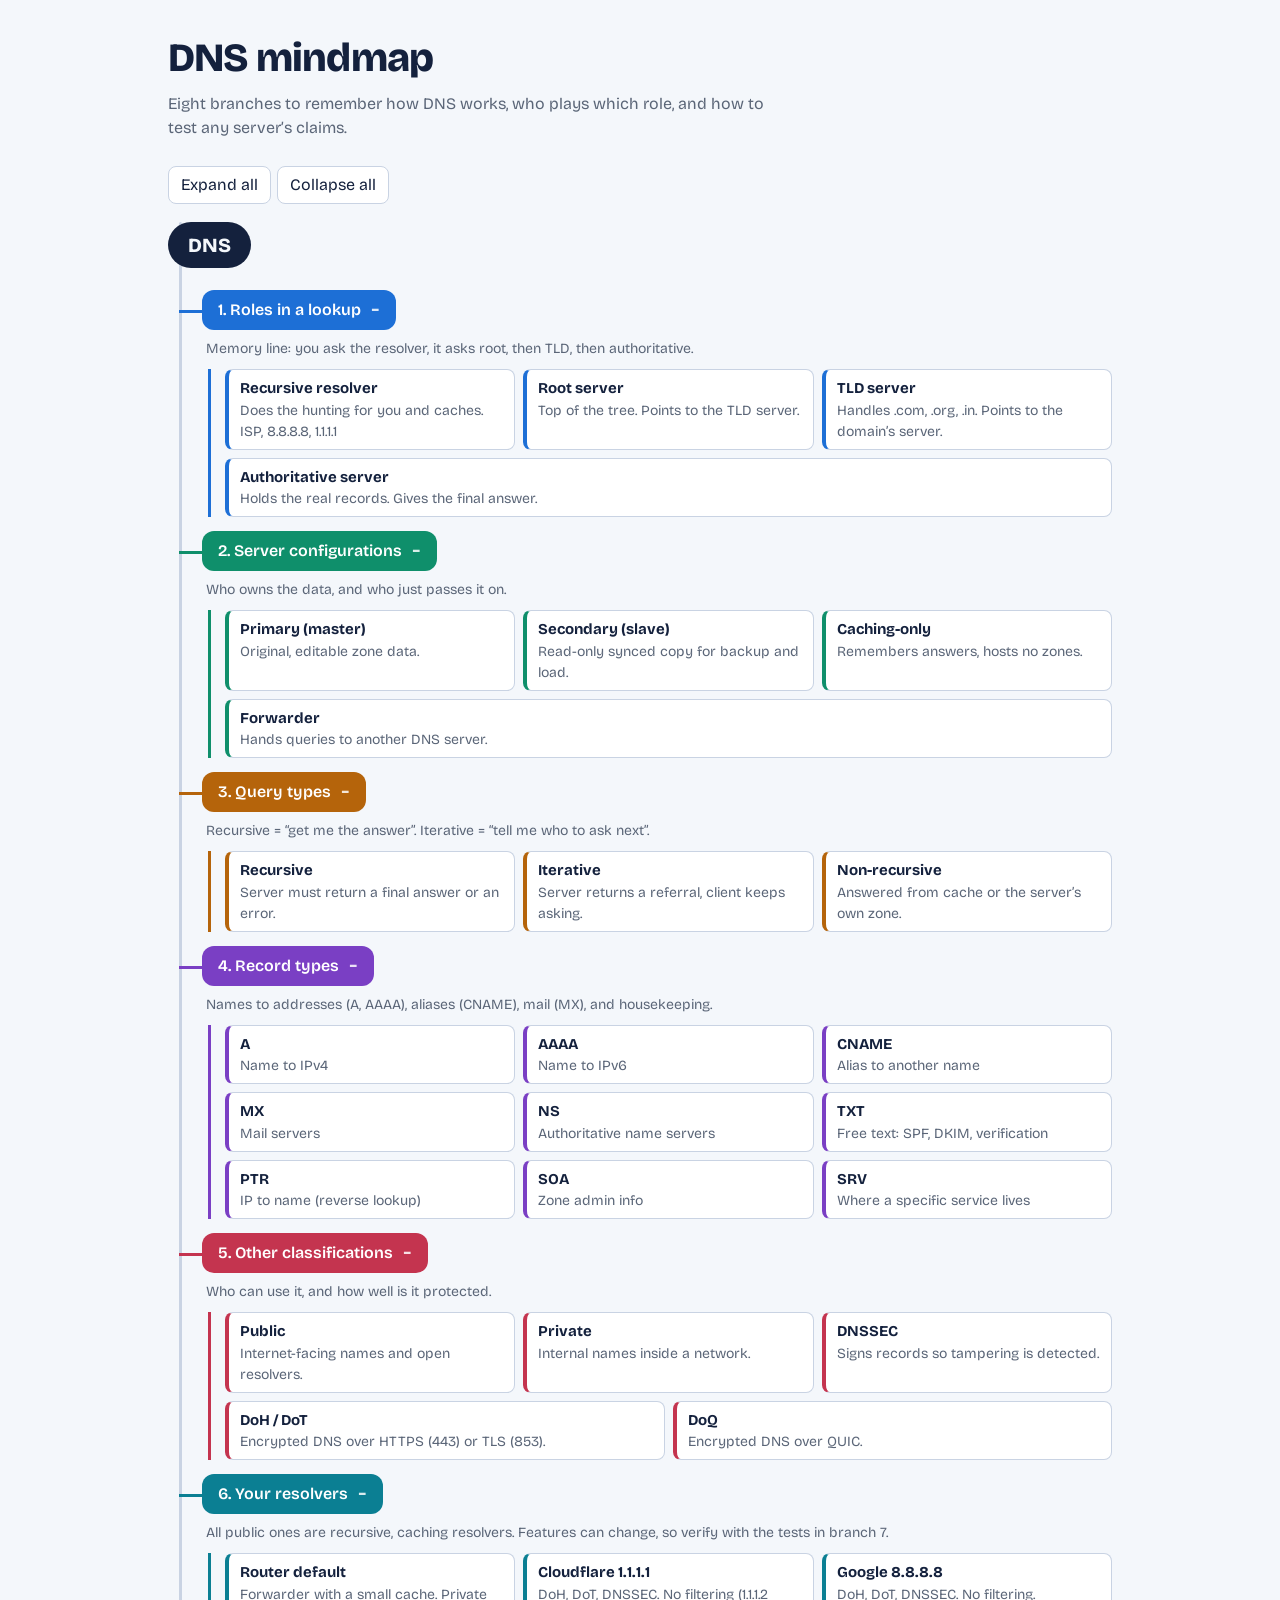
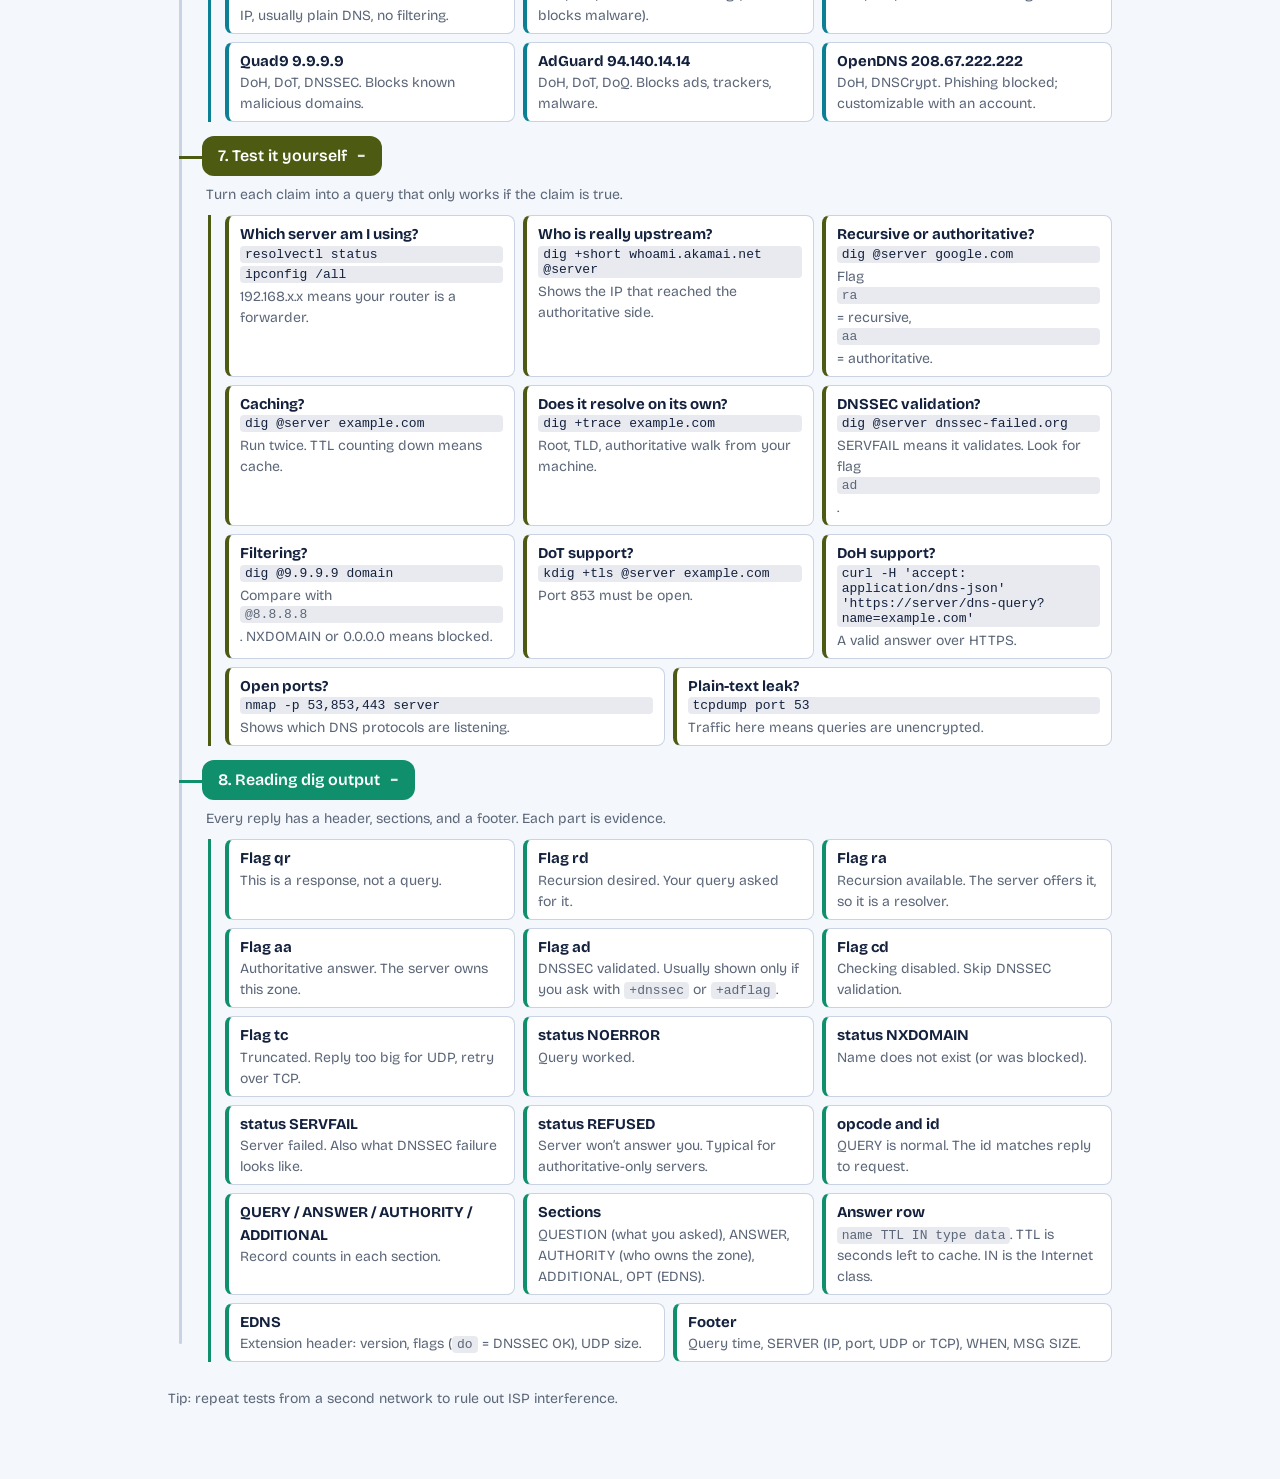
==== dns-mindmap.html @ 1bc9a356 "Add library: standalone HTML reference pages Co-Authored-By: Claude Sonnet 5.5 <noreply@anthropic.co" ====
<!DOCTYPE html>
<html lang="en">
<head>
<meta charset="utf-8">
<meta name="viewport" content="width=device-width, initial-scale=1, viewport-fit=cover">
<title>DNS mindmap</title>
<link href="https://fonts.googleapis.com/css2?family=Bricolage+Grotesque:wght@400;600;800&display=swap" rel="stylesheet">
<style>
:root{--bg:#f4f7fb;--ink:#14213d;--mute:#5b6678;--card:#ffffff;--line:#c9d3e3;
--c1:#1d6fd6;--c2:#0f8f6b;--c3:#b5640b;--c4:#7a3fc4;--c5:#c4344f;--c6:#0b7f93;--c7:#4d5b12;
box-sizing:border-box;padding-top:env(safe-area-inset-top,0px);padding-bottom:env(safe-area-inset-bottom,0px)}
@media (prefers-color-scheme:dark){:root:not([data-theme="light"]){--bg:#0e1626;--ink:#e6ecf7;--mute:#96a3b9;--card:#16213a;--line:#2f3d5c;
--c1:#6aa8ff;--c2:#4fd1a5;--c3:#f0a24a;--c4:#b98cf5;--c5:#ff7d93;--c6:#4cc9de;--c7:#c3d46a}}
:root[data-theme="dark"]{--bg:#0e1626;--ink:#e6ecf7;--mute:#96a3b9;--card:#16213a;--line:#2f3d5c;
--c1:#6aa8ff;--c2:#4fd1a5;--c3:#f0a24a;--c4:#b98cf5;--c5:#ff7d93;--c6:#4cc9de;--c7:#c3d46a}
html{scroll-padding-top:env(safe-area-inset-top,0px)}
*{box-sizing:border-box}
body{margin:0;background:var(--bg);color:var(--ink);font:16px/1.5 "Bricolage Grotesque",system-ui,-apple-system,"Segoe UI",sans-serif}
main{max-width:980px;margin:0 auto;padding:28px 18px 56px}
h1{font-size:clamp(28px,5vw,40px);margin:0 0 4px;font-weight:800;letter-spacing:-.02em}
.sub{color:var(--mute);margin:0 0 26px;max-width:60ch}
.tree{position:relative;padding-left:34px}
.tree::before{content:"";position:absolute;left:11px;top:0;bottom:18px;width:3px;background:var(--line);border-radius:2px}
.root{display:inline-block;background:var(--ink);color:var(--bg);font-weight:800;font-size:20px;padding:8px 20px;border-radius:999px;margin:0 0 22px -34px;position:relative}
details{position:relative;margin:0 0 14px}
details::before{content:"";position:absolute;left:-23px;top:20px;width:23px;height:3px;background:var(--b)}
summary{list-style:none;cursor:pointer;display:inline-flex;align-items:center;gap:10px;background:var(--b);color:#fff;
font-weight:600;padding:8px 16px;border-radius:12px;position:relative}
summary::-webkit-details-marker{display:none}
summary:focus-visible{outline:3px solid var(--ink);outline-offset:3px}
summary::after{content:"−";font-weight:800;opacity:.85}
details:not([open]) summary::after{content:"+"}
:root[data-theme="dark"] summary,:root:not([data-theme="light"]) summary{color:#0e1626}
@media (prefers-color-scheme:light){:root:not([data-theme="dark"]) summary{color:#fff}}
.tip{display:block;color:var(--mute);font-size:14px;margin:8px 0 0 4px}
.leaves{display:flex;flex-wrap:wrap;gap:8px;margin:10px 0 0 6px;padding-left:14px;border-left:3px solid var(--b)}
.leaf{background:var(--card);border:1px solid var(--line);border-left:4px solid var(--b);border-radius:8px;padding:7px 11px;font-size:14px;flex:1 1 230px;max-width:100%}
.leaf b{display:block;font-size:15px}
.leaf span{color:var(--mute)}
code{font:13px ui-monospace,SFMono-Regular,Menlo,Consolas,monospace;background:rgba(127,140,165,.18);padding:1px 5px;border-radius:4px;word-break:break-word}
.leaf.cmd code{display:block;margin-bottom:3px}
.foot{margin-top:26px;color:var(--mute);font-size:14px}
button{font:inherit;background:var(--card);color:var(--ink);border:1px solid var(--line);border-radius:8px;padding:6px 12px;cursor:pointer;margin:0 6px 18px 0}
button:focus-visible{outline:3px solid var(--ink);outline-offset:2px}
</style>
</head>
<body>
<main>
<h1>DNS mindmap</h1>
<p class="sub">Eight branches to remember how DNS works, who plays which role, and how to test any server’s claims.</p>
<button id="open">Expand all</button><button id="close">Collapse all</button>

<div class="tree">
<div class="root">DNS</div>

<details open style="--b:var(--c1)">
<summary>1. Roles in a lookup</summary>
<span class="tip">Memory line: you ask the resolver, it asks root, then TLD, then authoritative.</span>
<div class="leaves">
<div class="leaf"><b>Recursive resolver</b><span>Does the hunting for you and caches. ISP, 8.8.8.8, 1.1.1.1</span></div>
<div class="leaf"><b>Root server</b><span>Top of the tree. Points to the TLD server.</span></div>
<div class="leaf"><b>TLD server</b><span>Handles .com, .org, .in. Points to the domain’s server.</span></div>
<div class="leaf"><b>Authoritative server</b><span>Holds the real records. Gives the final answer.</span></div>
</div>
</details>

<details open style="--b:var(--c2)">
<summary>2. Server configurations</summary>
<span class="tip">Who owns the data, and who just passes it on.</span>
<div class="leaves">
<div class="leaf"><b>Primary (master)</b><span>Original, editable zone data.</span></div>
<div class="leaf"><b>Secondary (slave)</b><span>Read-only synced copy for backup and load.</span></div>
<div class="leaf"><b>Caching-only</b><span>Remembers answers, hosts no zones.</span></div>
<div class="leaf"><b>Forwarder</b><span>Hands queries to another DNS server.</span></div>
</div>
</details>

<details open style="--b:var(--c3)">
<summary>3. Query types</summary>
<span class="tip">Recursive = “get me the answer”. Iterative = “tell me who to ask next”.</span>
<div class="leaves">
<div class="leaf"><b>Recursive</b><span>Server must return a final answer or an error.</span></div>
<div class="leaf"><b>Iterative</b><span>Server returns a referral, client keeps asking.</span></div>
<div class="leaf"><b>Non-recursive</b><span>Answered from cache or the server’s own zone.</span></div>
</div>
</details>

<details open style="--b:var(--c4)">
<summary>4. Record types</summary>
<span class="tip">Names to addresses (A, AAAA), aliases (CNAME), mail (MX), and housekeeping.</span>
<div class="leaves">
<div class="leaf"><b>A</b><span>Name to IPv4</span></div>
<div class="leaf"><b>AAAA</b><span>Name to IPv6</span></div>
<div class="leaf"><b>CNAME</b><span>Alias to another name</span></div>
<div class="leaf"><b>MX</b><span>Mail servers</span></div>
<div class="leaf"><b>NS</b><span>Authoritative name servers</span></div>
<div class="leaf"><b>TXT</b><span>Free text: SPF, DKIM, verification</span></div>
<div class="leaf"><b>PTR</b><span>IP to name (reverse lookup)</span></div>
<div class="leaf"><b>SOA</b><span>Zone admin info</span></div>
<div class="leaf"><b>SRV</b><span>Where a specific service lives</span></div>
</div>
</details>

<details open style="--b:var(--c5)">
<summary>5. Other classifications</summary>
<span class="tip">Who can use it, and how well is it protected.</span>
<div class="leaves">
<div class="leaf"><b>Public</b><span>Internet-facing names and open resolvers.</span></div>
<div class="leaf"><b>Private</b><span>Internal names inside a network.</span></div>
<div class="leaf"><b>DNSSEC</b><span>Signs records so tampering is detected.</span></div>
<div class="leaf"><b>DoH / DoT</b><span>Encrypted DNS over HTTPS (443) or TLS (853).</span></div>
<div class="leaf"><b>DoQ</b><span>Encrypted DNS over QUIC.</span></div>
</div>
</details>

<details open style="--b:var(--c6)">
<summary>6. Your resolvers</summary>
<span class="tip">All public ones are recursive, caching resolvers. Features can change, so verify with the tests in branch 7.</span>
<div class="leaves">
<div class="leaf"><b>Router default</b><span>Forwarder with a small cache. Private IP, usually plain DNS, no filtering.</span></div>
<div class="leaf"><b>Cloudflare 1.1.1.1</b><span>DoH, DoT, DNSSEC. No filtering (1.1.1.2 blocks malware).</span></div>
<div class="leaf"><b>Google 8.8.8.8</b><span>DoH, DoT, DNSSEC. No filtering.</span></div>
<div class="leaf"><b>Quad9 9.9.9.9</b><span>DoH, DoT, DNSSEC. Blocks known malicious domains.</span></div>
<div class="leaf"><b>AdGuard 94.140.14.14</b><span>DoH, DoT, DoQ. Blocks ads, trackers, malware.</span></div>
<div class="leaf"><b>OpenDNS 208.67.222.222</b><span>DoH, DNSCrypt. Phishing blocked; customizable with an account.</span></div>
</div>
</details>

<details open style="--b:var(--c7)">
<summary>7. Test it yourself</summary>
<span class="tip">Turn each claim into a query that only works if the claim is true.</span>
<div class="leaves">
<div class="leaf cmd"><b>Which server am I using?</b><code>resolvectl status</code><code>ipconfig /all</code><span>192.168.x.x means your router is a forwarder.</span></div>
<div class="leaf cmd"><b>Who is really upstream?</b><code>dig +short whoami.akamai.net @server</code><span>Shows the IP that reached the authoritative side.</span></div>
<div class="leaf cmd"><b>Recursive or authoritative?</b><code>dig @server google.com</code><span>Flag <code>ra</code> = recursive, <code>aa</code> = authoritative.</span></div>
<div class="leaf cmd"><b>Caching?</b><code>dig @server example.com</code><span>Run twice. TTL counting down means cache.</span></div>
<div class="leaf cmd"><b>Does it resolve on its own?</b><code>dig +trace example.com</code><span>Root, TLD, authoritative walk from your machine.</span></div>
<div class="leaf cmd"><b>DNSSEC validation?</b><code>dig @server dnssec-failed.org</code><span>SERVFAIL means it validates. Look for flag <code>ad</code>.</span></div>
<div class="leaf cmd"><b>Filtering?</b><code>dig @9.9.9.9 domain</code><span>Compare with <code>@8.8.8.8</code>. NXDOMAIN or 0.0.0.0 means blocked.</span></div>
<div class="leaf cmd"><b>DoT support?</b><code>kdig +tls @server example.com</code><span>Port 853 must be open.</span></div>
<div class="leaf cmd"><b>DoH support?</b><code>curl -H 'accept: application/dns-json' 'https://server/dns-query?name=example.com'</code><span>A valid answer over HTTPS.</span></div>
<div class="leaf cmd"><b>Open ports?</b><code>nmap -p 53,853,443 server</code><span>Shows which DNS protocols are listening.</span></div>
<div class="leaf cmd"><b>Plain-text leak?</b><code>tcpdump port 53</code><span>Traffic here means queries are unencrypted.</span></div>
</div>
</details>

<details open style="--b:var(--c2)">
<summary>8. Reading dig output</summary>
<span class="tip">Every reply has a header, sections, and a footer. Each part is evidence.</span>
<div class="leaves">
<div class="leaf"><b>Flag qr</b><span>This is a response, not a query.</span></div>
<div class="leaf"><b>Flag rd</b><span>Recursion desired. Your query asked for it.</span></div>
<div class="leaf"><b>Flag ra</b><span>Recursion available. The server offers it, so it is a resolver.</span></div>
<div class="leaf"><b>Flag aa</b><span>Authoritative answer. The server owns this zone.</span></div>
<div class="leaf"><b>Flag ad</b><span>DNSSEC validated. Usually shown only if you ask with <code>+dnssec</code> or <code>+adflag</code>.</span></div>
<div class="leaf"><b>Flag cd</b><span>Checking disabled. Skip DNSSEC validation.</span></div>
<div class="leaf"><b>Flag tc</b><span>Truncated. Reply too big for UDP, retry over TCP.</span></div>
<div class="leaf"><b>status NOERROR</b><span>Query worked.</span></div>
<div class="leaf"><b>status NXDOMAIN</b><span>Name does not exist (or was blocked).</span></div>
<div class="leaf"><b>status SERVFAIL</b><span>Server failed. Also what DNSSEC failure looks like.</span></div>
<div class="leaf"><b>status REFUSED</b><span>Server won’t answer you. Typical for authoritative-only servers.</span></div>
<div class="leaf"><b>opcode and id</b><span>QUERY is normal. The id matches reply to request.</span></div>
<div class="leaf"><b>QUERY / ANSWER / AUTHORITY / ADDITIONAL</b><span>Record counts in each section.</span></div>
<div class="leaf"><b>Sections</b><span>QUESTION (what you asked), ANSWER, AUTHORITY (who owns the zone), ADDITIONAL, OPT (EDNS).</span></div>
<div class="leaf"><b>Answer row</b><span><code>name  TTL  IN  type  data</code>. TTL is seconds left to cache. IN is the Internet class.</span></div>
<div class="leaf"><b>EDNS</b><span>Extension header: version, flags (<code>do</code> = DNSSEC OK), UDP size.</span></div>
<div class="leaf"><b>Footer</b><span>Query time, SERVER (IP, port, UDP or TCP), WHEN, MSG SIZE.</span></div>
</div>
</details>
</div>

<p class="foot">Tip: repeat tests from a second network to rule out ISP interference.</p>
</main>
<script>
var d=document.querySelectorAll("details");
document.getElementById("open").onclick=function(){d.forEach(function(x){x.open=true})};
document.getElementById("close").onclick=function(){d.forEach(function(x){x.open=false})};
</script>
</body>
</html>
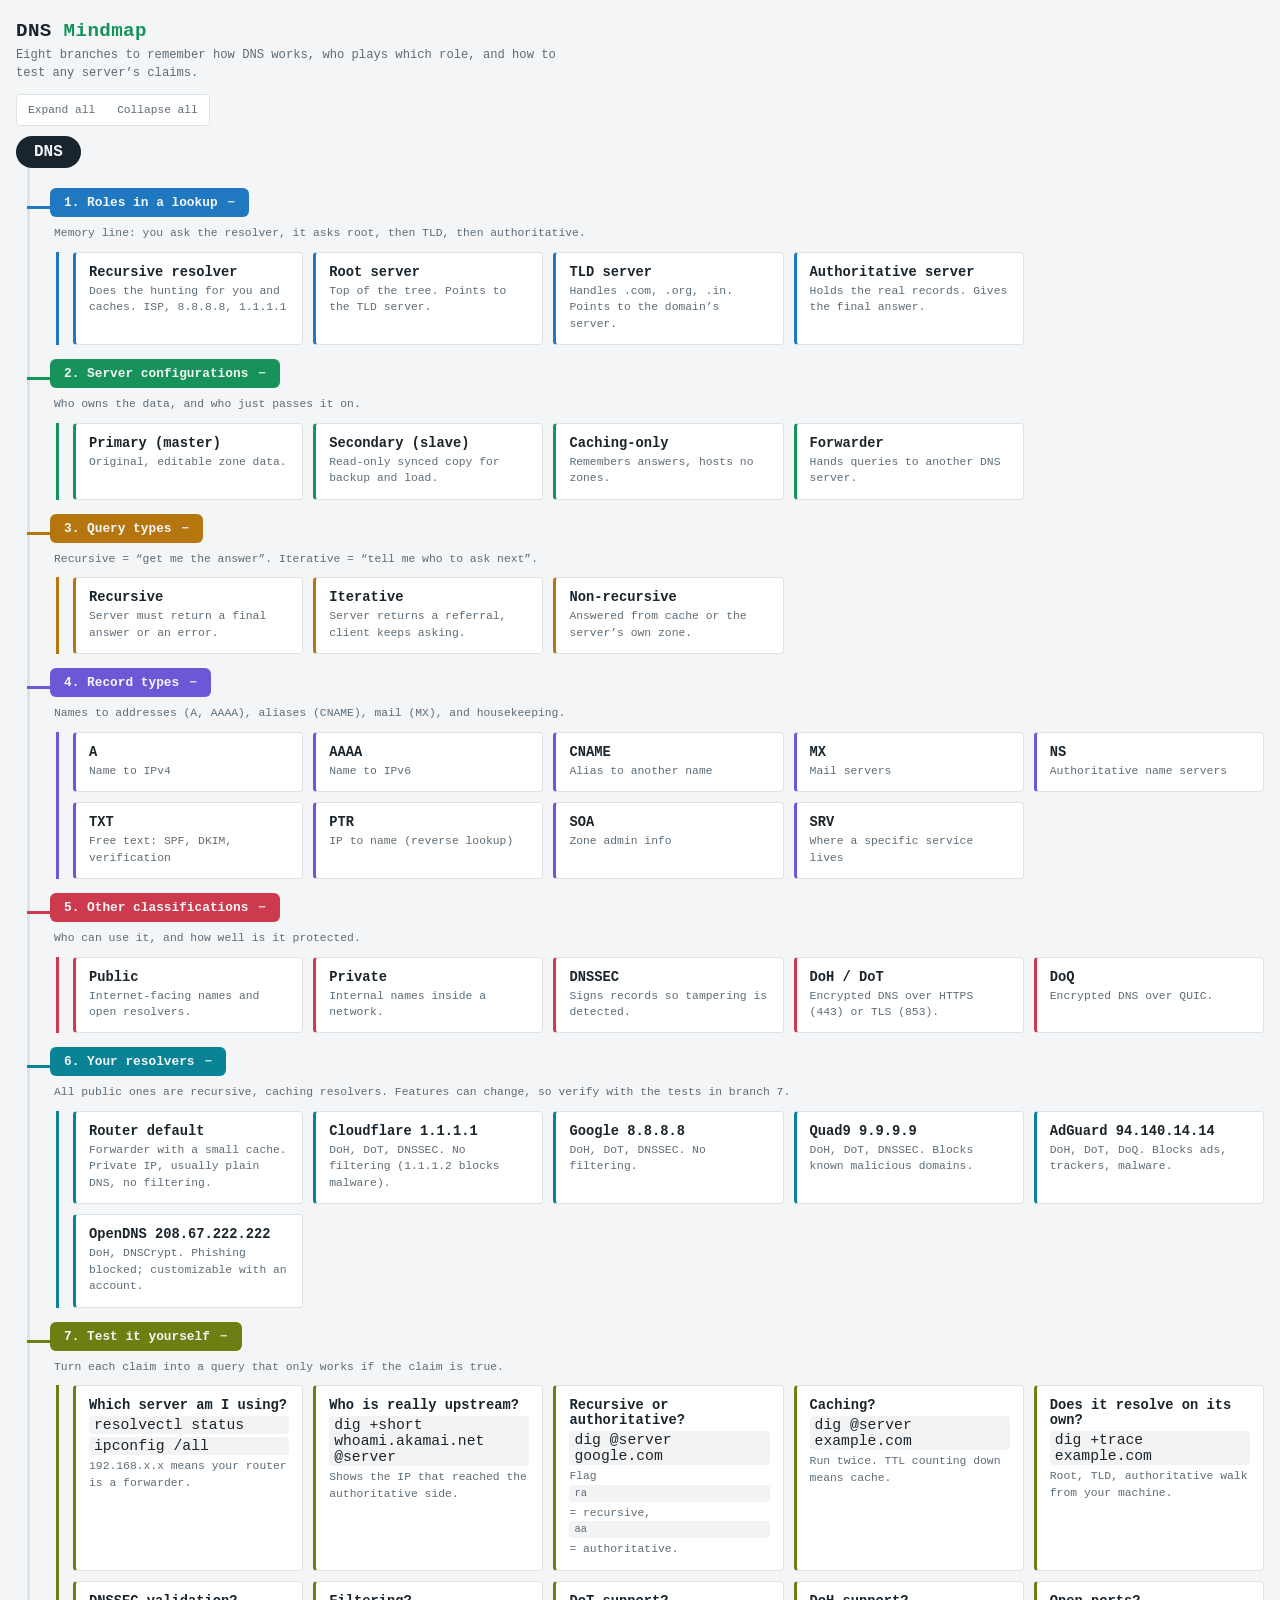
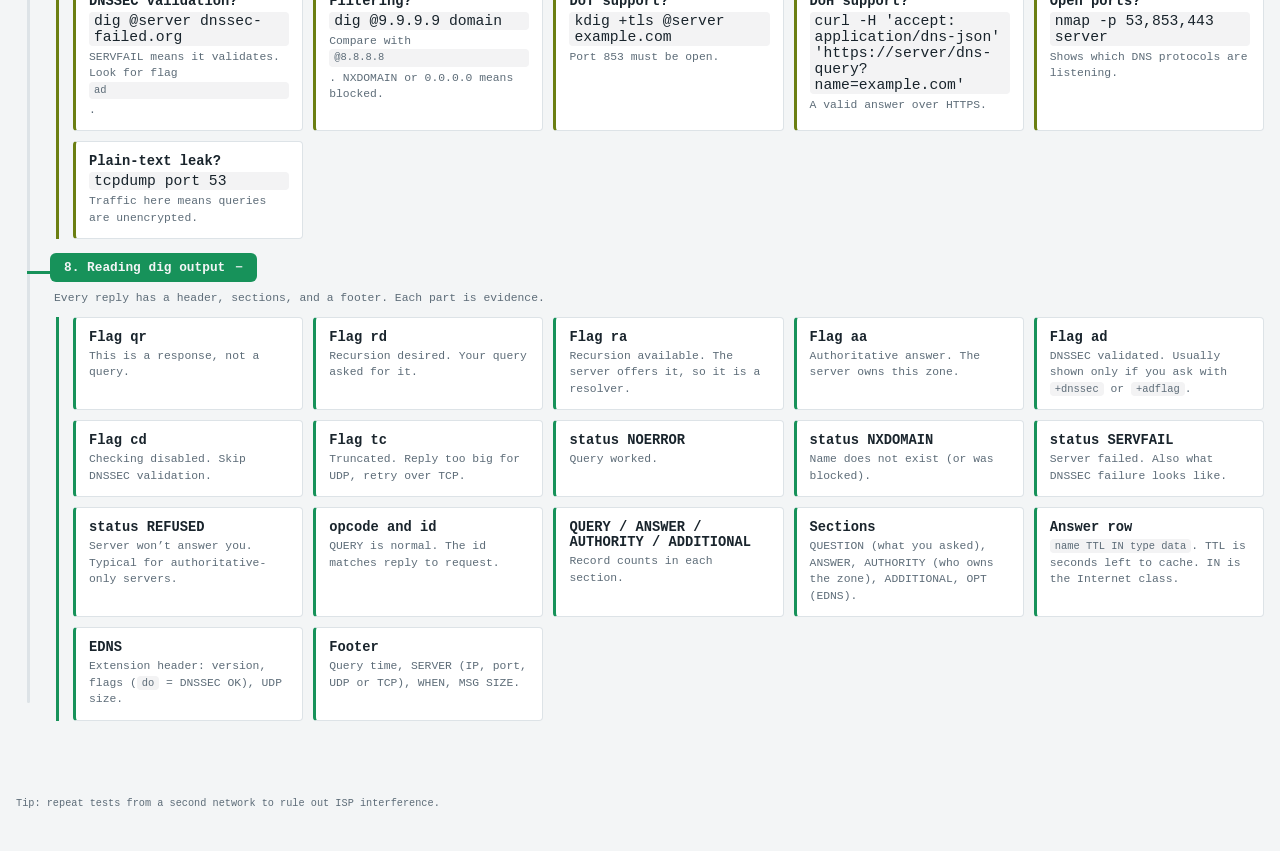
==== commit c692e796: "Share one CSS/JS base across all pages Pages are now markup only. Tokens, shell and components live " ====
--- a/dns-mindmap.html
+++ b/dns-mindmap.html
@@ -1,180 +1,150 @@
 <!DOCTYPE html>
 <html lang="en">
 <head>
-<meta charset="utf-8">
+<meta charset="UTF-8">
 <meta name="viewport" content="width=device-width, initial-scale=1, viewport-fit=cover">
-<title>DNS mindmap</title>
-<link href="https://fonts.googleapis.com/css2?family=Bricolage+Grotesque:wght@400;600;800&display=swap" rel="stylesheet">
-<style>
-:root{--bg:#f4f7fb;--ink:#14213d;--mute:#5b6678;--card:#ffffff;--line:#c9d3e3;
---c1:#1d6fd6;--c2:#0f8f6b;--c3:#b5640b;--c4:#7a3fc4;--c5:#c4344f;--c6:#0b7f93;--c7:#4d5b12;
-box-sizing:border-box;padding-top:env(safe-area-inset-top,0px);padding-bottom:env(safe-area-inset-bottom,0px)}
-@media (prefers-color-scheme:dark){:root:not([data-theme="light"]){--bg:#0e1626;--ink:#e6ecf7;--mute:#96a3b9;--card:#16213a;--line:#2f3d5c;
---c1:#6aa8ff;--c2:#4fd1a5;--c3:#f0a24a;--c4:#b98cf5;--c5:#ff7d93;--c6:#4cc9de;--c7:#c3d46a}}
-:root[data-theme="dark"]{--bg:#0e1626;--ink:#e6ecf7;--mute:#96a3b9;--card:#16213a;--line:#2f3d5c;
---c1:#6aa8ff;--c2:#4fd1a5;--c3:#f0a24a;--c4:#b98cf5;--c5:#ff7d93;--c6:#4cc9de;--c7:#c3d46a}
-html{scroll-padding-top:env(safe-area-inset-top,0px)}
-*{box-sizing:border-box}
-body{margin:0;background:var(--bg);color:var(--ink);font:16px/1.5 "Bricolage Grotesque",system-ui,-apple-system,"Segoe UI",sans-serif}
-main{max-width:980px;margin:0 auto;padding:28px 18px 56px}
-h1{font-size:clamp(28px,5vw,40px);margin:0 0 4px;font-weight:800;letter-spacing:-.02em}
-.sub{color:var(--mute);margin:0 0 26px;max-width:60ch}
-.tree{position:relative;padding-left:34px}
-.tree::before{content:"";position:absolute;left:11px;top:0;bottom:18px;width:3px;background:var(--line);border-radius:2px}
-.root{display:inline-block;background:var(--ink);color:var(--bg);font-weight:800;font-size:20px;padding:8px 20px;border-radius:999px;margin:0 0 22px -34px;position:relative}
-details{position:relative;margin:0 0 14px}
-details::before{content:"";position:absolute;left:-23px;top:20px;width:23px;height:3px;background:var(--b)}
-summary{list-style:none;cursor:pointer;display:inline-flex;align-items:center;gap:10px;background:var(--b);color:#fff;
-font-weight:600;padding:8px 16px;border-radius:12px;position:relative}
-summary::-webkit-details-marker{display:none}
-summary:focus-visible{outline:3px solid var(--ink);outline-offset:3px}
-summary::after{content:"−";font-weight:800;opacity:.85}
-details:not([open]) summary::after{content:"+"}
-:root[data-theme="dark"] summary,:root:not([data-theme="light"]) summary{color:#0e1626}
-@media (prefers-color-scheme:light){:root:not([data-theme="dark"]) summary{color:#fff}}
-.tip{display:block;color:var(--mute);font-size:14px;margin:8px 0 0 4px}
-.leaves{display:flex;flex-wrap:wrap;gap:8px;margin:10px 0 0 6px;padding-left:14px;border-left:3px solid var(--b)}
-.leaf{background:var(--card);border:1px solid var(--line);border-left:4px solid var(--b);border-radius:8px;padding:7px 11px;font-size:14px;flex:1 1 230px;max-width:100%}
-.leaf b{display:block;font-size:15px}
-.leaf span{color:var(--mute)}
-code{font:13px ui-monospace,SFMono-Regular,Menlo,Consolas,monospace;background:rgba(127,140,165,.18);padding:1px 5px;border-radius:4px;word-break:break-word}
-.leaf.cmd code{display:block;margin-bottom:3px}
-.foot{margin-top:26px;color:var(--mute);font-size:14px}
-button{font:inherit;background:var(--card);color:var(--ink);border:1px solid var(--line);border-radius:8px;padding:6px 12px;cursor:pointer;margin:0 6px 18px 0}
-button:focus-visible{outline:3px solid var(--ink);outline-offset:2px}
-</style>
+<title>DNS Mindmap | Library</title>
+<link rel="stylesheet" href="css/tokens.css">
+<link rel="stylesheet" href="css/base.css">
+<link rel="stylesheet" href="css/components.css">
+<script src="js/core.js" defer></script>
 </head>
-<body>
-<main>
-<h1>DNS mindmap</h1>
-<p class="sub">Eight branches to remember how DNS works, who plays which role, and how to test any server’s claims.</p>
-<button id="open">Expand all</button><button id="close">Collapse all</button>
+<body data-page="dns-mindmap">
+<header class="page-header">
+  <h1>DNS <span>Mindmap</span></h1>
+  <p class="sub">Eight branches to remember how DNS works, who plays which role, and how to test any server’s claims.</p>
+</header>
+
+<div class="layout">
+  <main>
+    <div class="toolbar">
+      <div class="viewtoggle">
+        <button id="openAll">Expand all</button>
+        <button id="closeAll">Collapse all</button>
+      </div>
+    </div>
 
 <div class="tree">
 <div class="root">DNS</div>
 
-<details open style="--b:var(--c1)">
+<details class="branch" data-c="1" open>
 <summary>1. Roles in a lookup</summary>
-<span class="tip">Memory line: you ask the resolver, it asks root, then TLD, then authoritative.</span>
-<div class="leaves">
-<div class="leaf"><b>Recursive resolver</b><span>Does the hunting for you and caches. ISP, 8.8.8.8, 1.1.1.1</span></div>
-<div class="leaf"><b>Root server</b><span>Top of the tree. Points to the TLD server.</span></div>
-<div class="leaf"><b>TLD server</b><span>Handles .com, .org, .in. Points to the domain’s server.</span></div>
-<div class="leaf"><b>Authoritative server</b><span>Holds the real records. Gives the final answer.</span></div>
+<p class="why">Memory line: you ask the resolver, it asks root, then TLD, then authoritative.</p>
+<div class="grid">
+<div class="card"><p class="tname">Recursive resolver</p><p class="why">Does the hunting for you and caches. ISP, 8.8.8.8, 1.1.1.1</p></div>
+<div class="card"><p class="tname">Root server</p><p class="why">Top of the tree. Points to the TLD server.</p></div>
+<div class="card"><p class="tname">TLD server</p><p class="why">Handles .com, .org, .in. Points to the domain’s server.</p></div>
+<div class="card"><p class="tname">Authoritative server</p><p class="why">Holds the real records. Gives the final answer.</p></div>
 </div>
 </details>
 
-<details open style="--b:var(--c2)">
+<details class="branch" data-c="2" open>
 <summary>2. Server configurations</summary>
-<span class="tip">Who owns the data, and who just passes it on.</span>
-<div class="leaves">
-<div class="leaf"><b>Primary (master)</b><span>Original, editable zone data.</span></div>
-<div class="leaf"><b>Secondary (slave)</b><span>Read-only synced copy for backup and load.</span></div>
-<div class="leaf"><b>Caching-only</b><span>Remembers answers, hosts no zones.</span></div>
-<div class="leaf"><b>Forwarder</b><span>Hands queries to another DNS server.</span></div>
+<p class="why">Who owns the data, and who just passes it on.</p>
+<div class="grid">
+<div class="card"><p class="tname">Primary (master)</p><p class="why">Original, editable zone data.</p></div>
+<div class="card"><p class="tname">Secondary (slave)</p><p class="why">Read-only synced copy for backup and load.</p></div>
+<div class="card"><p class="tname">Caching-only</p><p class="why">Remembers answers, hosts no zones.</p></div>
+<div class="card"><p class="tname">Forwarder</p><p class="why">Hands queries to another DNS server.</p></div>
 </div>
 </details>
 
-<details open style="--b:var(--c3)">
+<details class="branch" data-c="3" open>
 <summary>3. Query types</summary>
-<span class="tip">Recursive = “get me the answer”. Iterative = “tell me who to ask next”.</span>
-<div class="leaves">
-<div class="leaf"><b>Recursive</b><span>Server must return a final answer or an error.</span></div>
-<div class="leaf"><b>Iterative</b><span>Server returns a referral, client keeps asking.</span></div>
-<div class="leaf"><b>Non-recursive</b><span>Answered from cache or the server’s own zone.</span></div>
+<p class="why">Recursive = “get me the answer”. Iterative = “tell me who to ask next”.</p>
+<div class="grid">
+<div class="card"><p class="tname">Recursive</p><p class="why">Server must return a final answer or an error.</p></div>
+<div class="card"><p class="tname">Iterative</p><p class="why">Server returns a referral, client keeps asking.</p></div>
+<div class="card"><p class="tname">Non-recursive</p><p class="why">Answered from cache or the server’s own zone.</p></div>
 </div>
 </details>
 
-<details open style="--b:var(--c4)">
+<details class="branch" data-c="4" open>
 <summary>4. Record types</summary>
-<span class="tip">Names to addresses (A, AAAA), aliases (CNAME), mail (MX), and housekeeping.</span>
-<div class="leaves">
-<div class="leaf"><b>A</b><span>Name to IPv4</span></div>
-<div class="leaf"><b>AAAA</b><span>Name to IPv6</span></div>
-<div class="leaf"><b>CNAME</b><span>Alias to another name</span></div>
-<div class="leaf"><b>MX</b><span>Mail servers</span></div>
-<div class="leaf"><b>NS</b><span>Authoritative name servers</span></div>
-<div class="leaf"><b>TXT</b><span>Free text: SPF, DKIM, verification</span></div>
-<div class="leaf"><b>PTR</b><span>IP to name (reverse lookup)</span></div>
-<div class="leaf"><b>SOA</b><span>Zone admin info</span></div>
-<div class="leaf"><b>SRV</b><span>Where a specific service lives</span></div>
+<p class="why">Names to addresses (A, AAAA), aliases (CNAME), mail (MX), and housekeeping.</p>
+<div class="grid">
+<div class="card"><p class="tname">A</p><p class="why">Name to IPv4</p></div>
+<div class="card"><p class="tname">AAAA</p><p class="why">Name to IPv6</p></div>
+<div class="card"><p class="tname">CNAME</p><p class="why">Alias to another name</p></div>
+<div class="card"><p class="tname">MX</p><p class="why">Mail servers</p></div>
+<div class="card"><p class="tname">NS</p><p class="why">Authoritative name servers</p></div>
+<div class="card"><p class="tname">TXT</p><p class="why">Free text: SPF, DKIM, verification</p></div>
+<div class="card"><p class="tname">PTR</p><p class="why">IP to name (reverse lookup)</p></div>
+<div class="card"><p class="tname">SOA</p><p class="why">Zone admin info</p></div>
+<div class="card"><p class="tname">SRV</p><p class="why">Where a specific service lives</p></div>
 </div>
 </details>
 
-<details open style="--b:var(--c5)">
+<details class="branch" data-c="5" open>
 <summary>5. Other classifications</summary>
-<span class="tip">Who can use it, and how well is it protected.</span>
-<div class="leaves">
-<div class="leaf"><b>Public</b><span>Internet-facing names and open resolvers.</span></div>
-<div class="leaf"><b>Private</b><span>Internal names inside a network.</span></div>
-<div class="leaf"><b>DNSSEC</b><span>Signs records so tampering is detected.</span></div>
-<div class="leaf"><b>DoH / DoT</b><span>Encrypted DNS over HTTPS (443) or TLS (853).</span></div>
-<div class="leaf"><b>DoQ</b><span>Encrypted DNS over QUIC.</span></div>
+<p class="why">Who can use it, and how well is it protected.</p>
+<div class="grid">
+<div class="card"><p class="tname">Public</p><p class="why">Internet-facing names and open resolvers.</p></div>
+<div class="card"><p class="tname">Private</p><p class="why">Internal names inside a network.</p></div>
+<div class="card"><p class="tname">DNSSEC</p><p class="why">Signs records so tampering is detected.</p></div>
+<div class="card"><p class="tname">DoH / DoT</p><p class="why">Encrypted DNS over HTTPS (443) or TLS (853).</p></div>
+<div class="card"><p class="tname">DoQ</p><p class="why">Encrypted DNS over QUIC.</p></div>
 </div>
 </details>
 
-<details open style="--b:var(--c6)">
+<details class="branch" data-c="6" open>
 <summary>6. Your resolvers</summary>
-<span class="tip">All public ones are recursive, caching resolvers. Features can change, so verify with the tests in branch 7.</span>
-<div class="leaves">
-<div class="leaf"><b>Router default</b><span>Forwarder with a small cache. Private IP, usually plain DNS, no filtering.</span></div>
-<div class="leaf"><b>Cloudflare 1.1.1.1</b><span>DoH, DoT, DNSSEC. No filtering (1.1.1.2 blocks malware).</span></div>
-<div class="leaf"><b>Google 8.8.8.8</b><span>DoH, DoT, DNSSEC. No filtering.</span></div>
-<div class="leaf"><b>Quad9 9.9.9.9</b><span>DoH, DoT, DNSSEC. Blocks known malicious domains.</span></div>
-<div class="leaf"><b>AdGuard 94.140.14.14</b><span>DoH, DoT, DoQ. Blocks ads, trackers, malware.</span></div>
-<div class="leaf"><b>OpenDNS 208.67.222.222</b><span>DoH, DNSCrypt. Phishing blocked; customizable with an account.</span></div>
+<p class="why">All public ones are recursive, caching resolvers. Features can change, so verify with the tests in branch 7.</p>
+<div class="grid">
+<div class="card"><p class="tname">Router default</p><p class="why">Forwarder with a small cache. Private IP, usually plain DNS, no filtering.</p></div>
+<div class="card"><p class="tname">Cloudflare 1.1.1.1</p><p class="why">DoH, DoT, DNSSEC. No filtering (1.1.1.2 blocks malware).</p></div>
+<div class="card"><p class="tname">Google 8.8.8.8</p><p class="why">DoH, DoT, DNSSEC. No filtering.</p></div>
+<div class="card"><p class="tname">Quad9 9.9.9.9</p><p class="why">DoH, DoT, DNSSEC. Blocks known malicious domains.</p></div>
+<div class="card"><p class="tname">AdGuard 94.140.14.14</p><p class="why">DoH, DoT, DoQ. Blocks ads, trackers, malware.</p></div>
+<div class="card"><p class="tname">OpenDNS 208.67.222.222</p><p class="why">DoH, DNSCrypt. Phishing blocked; customizable with an account.</p></div>
 </div>
 </details>
 
-<details open style="--b:var(--c7)">
+<details class="branch" data-c="7" open>
 <summary>7. Test it yourself</summary>
-<span class="tip">Turn each claim into a query that only works if the claim is true.</span>
-<div class="leaves">
-<div class="leaf cmd"><b>Which server am I using?</b><code>resolvectl status</code><code>ipconfig /all</code><span>192.168.x.x means your router is a forwarder.</span></div>
-<div class="leaf cmd"><b>Who is really upstream?</b><code>dig +short whoami.akamai.net @server</code><span>Shows the IP that reached the authoritative side.</span></div>
-<div class="leaf cmd"><b>Recursive or authoritative?</b><code>dig @server google.com</code><span>Flag <code>ra</code> = recursive, <code>aa</code> = authoritative.</span></div>
-<div class="leaf cmd"><b>Caching?</b><code>dig @server example.com</code><span>Run twice. TTL counting down means cache.</span></div>
-<div class="leaf cmd"><b>Does it resolve on its own?</b><code>dig +trace example.com</code><span>Root, TLD, authoritative walk from your machine.</span></div>
-<div class="leaf cmd"><b>DNSSEC validation?</b><code>dig @server dnssec-failed.org</code><span>SERVFAIL means it validates. Look for flag <code>ad</code>.</span></div>
-<div class="leaf cmd"><b>Filtering?</b><code>dig @9.9.9.9 domain</code><span>Compare with <code>@8.8.8.8</code>. NXDOMAIN or 0.0.0.0 means blocked.</span></div>
-<div class="leaf cmd"><b>DoT support?</b><code>kdig +tls @server example.com</code><span>Port 853 must be open.</span></div>
-<div class="leaf cmd"><b>DoH support?</b><code>curl -H 'accept: application/dns-json' 'https://server/dns-query?name=example.com'</code><span>A valid answer over HTTPS.</span></div>
-<div class="leaf cmd"><b>Open ports?</b><code>nmap -p 53,853,443 server</code><span>Shows which DNS protocols are listening.</span></div>
-<div class="leaf cmd"><b>Plain-text leak?</b><code>tcpdump port 53</code><span>Traffic here means queries are unencrypted.</span></div>
+<p class="why">Turn each claim into a query that only works if the claim is true.</p>
+<div class="grid">
+<div class="card cmd"><p class="tname">Which server am I using?</p><code>resolvectl status</code><code>ipconfig /all</code><p class="why">192.168.x.x means your router is a forwarder.</p></div>
+<div class="card cmd"><p class="tname">Who is really upstream?</p><code>dig +short whoami.akamai.net @server</code><p class="why">Shows the IP that reached the authoritative side.</p></div>
+<div class="card cmd"><p class="tname">Recursive or authoritative?</p><code>dig @server google.com</code><p class="why">Flag <code>ra</code> = recursive, <code>aa</code> = authoritative.</p></div>
+<div class="card cmd"><p class="tname">Caching?</p><code>dig @server example.com</code><p class="why">Run twice. TTL counting down means cache.</p></div>
+<div class="card cmd"><p class="tname">Does it resolve on its own?</p><code>dig +trace example.com</code><p class="why">Root, TLD, authoritative walk from your machine.</p></div>
+<div class="card cmd"><p class="tname">DNSSEC validation?</p><code>dig @server dnssec-failed.org</code><p class="why">SERVFAIL means it validates. Look for flag <code>ad</code>.</p></div>
+<div class="card cmd"><p class="tname">Filtering?</p><code>dig @9.9.9.9 domain</code><p class="why">Compare with <code>@8.8.8.8</code>. NXDOMAIN or 0.0.0.0 means blocked.</p></div>
+<div class="card cmd"><p class="tname">DoT support?</p><code>kdig +tls @server example.com</code><p class="why">Port 853 must be open.</p></div>
+<div class="card cmd"><p class="tname">DoH support?</p><code>curl -H 'accept: application/dns-json' 'https://server/dns-query?name=example.com'</code><p class="why">A valid answer over HTTPS.</p></div>
+<div class="card cmd"><p class="tname">Open ports?</p><code>nmap -p 53,853,443 server</code><p class="why">Shows which DNS protocols are listening.</p></div>
+<div class="card cmd"><p class="tname">Plain-text leak?</p><code>tcpdump port 53</code><p class="why">Traffic here means queries are unencrypted.</p></div>
 </div>
 </details>
 
-<details open style="--b:var(--c2)">
+<details class="branch" data-c="2" open>
 <summary>8. Reading dig output</summary>
-<span class="tip">Every reply has a header, sections, and a footer. Each part is evidence.</span>
-<div class="leaves">
-<div class="leaf"><b>Flag qr</b><span>This is a response, not a query.</span></div>
-<div class="leaf"><b>Flag rd</b><span>Recursion desired. Your query asked for it.</span></div>
-<div class="leaf"><b>Flag ra</b><span>Recursion available. The server offers it, so it is a resolver.</span></div>
-<div class="leaf"><b>Flag aa</b><span>Authoritative answer. The server owns this zone.</span></div>
-<div class="leaf"><b>Flag ad</b><span>DNSSEC validated. Usually shown only if you ask with <code>+dnssec</code> or <code>+adflag</code>.</span></div>
-<div class="leaf"><b>Flag cd</b><span>Checking disabled. Skip DNSSEC validation.</span></div>
-<div class="leaf"><b>Flag tc</b><span>Truncated. Reply too big for UDP, retry over TCP.</span></div>
-<div class="leaf"><b>status NOERROR</b><span>Query worked.</span></div>
-<div class="leaf"><b>status NXDOMAIN</b><span>Name does not exist (or was blocked).</span></div>
-<div class="leaf"><b>status SERVFAIL</b><span>Server failed. Also what DNSSEC failure looks like.</span></div>
-<div class="leaf"><b>status REFUSED</b><span>Server won’t answer you. Typical for authoritative-only servers.</span></div>
-<div class="leaf"><b>opcode and id</b><span>QUERY is normal. The id matches reply to request.</span></div>
-<div class="leaf"><b>QUERY / ANSWER / AUTHORITY / ADDITIONAL</b><span>Record counts in each section.</span></div>
-<div class="leaf"><b>Sections</b><span>QUESTION (what you asked), ANSWER, AUTHORITY (who owns the zone), ADDITIONAL, OPT (EDNS).</span></div>
-<div class="leaf"><b>Answer row</b><span><code>name  TTL  IN  type  data</code>. TTL is seconds left to cache. IN is the Internet class.</span></div>
-<div class="leaf"><b>EDNS</b><span>Extension header: version, flags (<code>do</code> = DNSSEC OK), UDP size.</span></div>
-<div class="leaf"><b>Footer</b><span>Query time, SERVER (IP, port, UDP or TCP), WHEN, MSG SIZE.</span></div>
+<p class="why">Every reply has a header, sections, and a footer. Each part is evidence.</p>
+<div class="grid">
+<div class="card"><p class="tname">Flag qr</p><p class="why">This is a response, not a query.</p></div>
+<div class="card"><p class="tname">Flag rd</p><p class="why">Recursion desired. Your query asked for it.</p></div>
+<div class="card"><p class="tname">Flag ra</p><p class="why">Recursion available. The server offers it, so it is a resolver.</p></div>
+<div class="card"><p class="tname">Flag aa</p><p class="why">Authoritative answer. The server owns this zone.</p></div>
+<div class="card"><p class="tname">Flag ad</p><p class="why">DNSSEC validated. Usually shown only if you ask with <code>+dnssec</code> or <code>+adflag</code>.</p></div>
+<div class="card"><p class="tname">Flag cd</p><p class="why">Checking disabled. Skip DNSSEC validation.</p></div>
+<div class="card"><p class="tname">Flag tc</p><p class="why">Truncated. Reply too big for UDP, retry over TCP.</p></div>
+<div class="card"><p class="tname">status NOERROR</p><p class="why">Query worked.</p></div>
+<div class="card"><p class="tname">status NXDOMAIN</p><p class="why">Name does not exist (or was blocked).</p></div>
+<div class="card"><p class="tname">status SERVFAIL</p><p class="why">Server failed. Also what DNSSEC failure looks like.</p></div>
+<div class="card"><p class="tname">status REFUSED</p><p class="why">Server won’t answer you. Typical for authoritative-only servers.</p></div>
+<div class="card"><p class="tname">opcode and id</p><p class="why">QUERY is normal. The id matches reply to request.</p></div>
+<div class="card"><p class="tname">QUERY / ANSWER / AUTHORITY / ADDITIONAL</p><p class="why">Record counts in each section.</p></div>
+<div class="card"><p class="tname">Sections</p><p class="why">QUESTION (what you asked), ANSWER, AUTHORITY (who owns the zone), ADDITIONAL, OPT (EDNS).</p></div>
+<div class="card"><p class="tname">Answer row</p><p class="why"><code>name  TTL  IN  type  data</code>. TTL is seconds left to cache. IN is the Internet class.</p></div>
+<div class="card"><p class="tname">EDNS</p><p class="why">Extension header: version, flags (<code>do</code> = DNSSEC OK), UDP size.</p></div>
+<div class="card"><p class="tname">Footer</p><p class="why">Query time, SERVER (IP, port, UDP or TCP), WHEN, MSG SIZE.</p></div>
 </div>
 </details>
 </div>
+  </main>
+</div>
 
-<p class="foot">Tip: repeat tests from a second network to rule out ISP interference.</p>
-</main>
-<script>
-var d=document.querySelectorAll("details");
-document.getElementById("open").onclick=function(){d.forEach(function(x){x.open=true})};
-document.getElementById("close").onclick=function(){d.forEach(function(x){x.open=false})};
-</script>
+<footer class="page-footer">Tip: repeat tests from a second network to rule out ISP interference.</footer>
 </body>
 </html>
--- a/css/tokens.css
+++ b/css/tokens.css
@@ -0,0 +1,68 @@
+/*
+ * File purpose: design tokens for every library page (colors, fonts, radii,
+ * widths) and their dark/light themes. No selectors other than :root live here,
+ * so a token change is made in exactly one place.
+ *
+ * Theme rule: dark is the default (taken from the VAPT toolkit page); light
+ * follows prefers-color-scheme unless the page sets data-theme="dark", and
+ * data-theme="light" forces light.
+ */
+:root {
+  /* Surface and text */
+  --bg: #0a0e12;
+  --panel: #10151b;
+  --line: #1e262f;
+  --text: #c9d4dc;
+  --dim: #6b7a87;
+
+  /* Accent palette: one name per hue, reused for pills, chips and borders */
+  --green: #4fd98b;
+  --amber: #e8a63b;
+  --violet: #9b8cf2;
+  --blue: #5aa9e6;
+  --red: #e8596b;
+  --cyan: #4cc2d6;
+  --lime: #b6cf5a;
+
+  /* Series colors for pages that need up to seven distinct branches */
+  --c1: var(--blue);
+  --c2: var(--green);
+  --c3: var(--amber);
+  --c4: var(--violet);
+  --c5: var(--red);
+  --c6: var(--cyan);
+  --c7: var(--lime);
+
+  /* Translucent fills derived from the accents, so they follow the theme */
+  --green-bg: color-mix(in srgb, var(--green) 14%, transparent);
+  --amber-bg: color-mix(in srgb, var(--amber) 14%, transparent);
+  --violet-bg: color-mix(in srgb, var(--violet) 14%, transparent);
+  --blue-bg: color-mix(in srgb, var(--blue) 14%, transparent);
+  --red-bg: color-mix(in srgb, var(--red) 14%, transparent);
+  --hover-bg: color-mix(in srgb, var(--text) 5%, transparent);
+
+  /* Typography, shape and layout */
+  --mono: 'JetBrains Mono', ui-monospace, 'Courier New', monospace;
+  --radius: 4px;
+  --radius-lg: 6px;
+  --page-width: 1300px;
+  --gutter: 16px;
+
+  color-scheme: dark;
+}
+
+@media (prefers-color-scheme: light) {
+  :root:not([data-theme="dark"]) {
+    --bg: #f3f5f6; --panel: #fff; --line: #dde3e7; --text: #19242c; --dim: #5d6c78;
+    --green: #17925a; --amber: #b5750f; --violet: #6b58d6; --blue: #1f78c0;
+    --red: #cc3a4e; --cyan: #0b8396; --lime: #6b7f12;
+    color-scheme: light;
+  }
+}
+
+:root[data-theme="light"] {
+  --bg: #f3f5f6; --panel: #fff; --line: #dde3e7; --text: #19242c; --dim: #5d6c78;
+  --green: #17925a; --amber: #b5750f; --violet: #6b58d6; --blue: #1f78c0;
+  --red: #cc3a4e; --cyan: #0b8396; --lime: #6b7f12;
+  color-scheme: light;
+}
--- a/css/base.css
+++ b/css/base.css
@@ -0,0 +1,110 @@
+/*
+ * File purpose: the page shell shared by every library page - reset, body,
+ * header, two-column layout, collapsible sidebar, footer, base typography.
+ * Components (cards, chips, tables...) live in components.css.
+ *
+ * Page contract: <header class="page-header">, <div class="layout"> with an
+ * optional <div class="navwrap"> sidebar and a <main>, then <footer class="page-footer">.
+ */
+*, *::before, *::after { box-sizing: border-box; }
+
+html { scroll-padding-top: env(safe-area-inset-top, 0px); }
+
+body {
+  margin: 0; min-height: 100%;
+  background: var(--bg); color: var(--text); font-family: var(--mono);
+  padding-top: env(safe-area-inset-top, 0px);
+  padding-bottom: env(safe-area-inset-bottom, 0px);
+}
+
+a { color: var(--green); text-decoration: none; }
+a:hover { text-decoration: underline; }
+
+code {
+  font-family: var(--mono); font-size: .92em; word-break: break-word;
+  background: var(--hover-bg); padding: 1px 5px; border-radius: var(--radius);
+}
+
+/* Header: title with one accent word, then a one-paragraph subtitle */
+.page-header { padding: 20px var(--gutter) 12px; max-width: var(--page-width); margin: 0 auto; }
+h1 { font-size: 1.2rem; margin: 0 0 4px; letter-spacing: .02em; font-weight: 700; }
+h1 span { color: var(--green); }
+.sub { color: var(--dim); font-size: .76rem; margin: 0; line-height: 1.5; max-width: 78ch; }
+
+/* Layout: sidebar (optional) plus main column */
+.layout {
+  max-width: var(--page-width); margin: 0 auto; padding: 0 var(--gutter) 50px;
+  display: flex; gap: 14px; align-items: flex-start;
+}
+main { flex: 1; min-width: 0; }
+
+/* Sidebar */
+.navwrap { flex: 0 0 auto; display: flex; align-items: flex-start; }
+.collapsebtn {
+  background: var(--panel); border: 1px solid var(--line); color: var(--dim);
+  width: 26px; height: 26px; border-radius: var(--radius); cursor: pointer;
+  font-family: var(--mono); font-size: .8rem; flex: none;
+  position: sticky; top: 12px; margin-right: 8px;
+}
+/* The label next to the sidebar toggle shows only on phones, where the button is full width */
+.collapsebtn .label { display: none; }
+nav.steps {
+  width: 220px; position: sticky; top: 12px; background: var(--panel);
+  border: 1px solid var(--line); border-radius: var(--radius-lg); padding: 10px;
+  max-height: calc(100vh - 24px); overflow-y: auto;
+  transition: width .2s, padding .2s, opacity .2s;
+}
+nav.steps.collapsed { width: 0; padding: 0; border: none; overflow: hidden; opacity: 0; }
+.navlabel { color: var(--dim); font-size: .62rem; padding: 4px 8px 6px; letter-spacing: .05em; }
+
+.phase-row { display: flex; align-items: center; gap: 4px; }
+.phase-btn, .step-btn {
+  display: flex; align-items: baseline; gap: 8px; text-align: left;
+  background: none; border: none; color: var(--text); font-family: var(--mono);
+  border-radius: var(--radius); cursor: pointer;
+}
+.phase-btn { flex: 1; font-size: .73rem; padding: 7px 6px; font-weight: 600; }
+.phase-btn:hover { background: var(--hover-bg); }
+.phase-btn.active-phase { color: var(--green); background: var(--green-bg); }
+.phase-btn.disabled { color: var(--dim); cursor: default; font-weight: 400; }
+.phase-btn.disabled:hover { background: none; }
+.soon {
+  font-size: .56rem; color: var(--dim); border: 1px solid var(--line);
+  border-radius: 3px; padding: 1px 5px; margin-left: auto; white-space: nowrap;
+}
+.chev { background: none; border: none; color: var(--dim); cursor: pointer; font-size: .7rem; padding: 4px 6px; flex: none; }
+.chev:hover { color: var(--text); }
+
+.steplist {
+  margin: 2px 0 6px 10px; padding-left: 8px; border-left: 1px dashed var(--line);
+  overflow: hidden; transition: max-height .2s ease, opacity .2s ease;
+}
+.steplist.collapsed { max-height: 0 !important; opacity: 0; margin: 0; padding: 0; border: none; }
+.step-btn {
+  width: 100%; color: var(--dim); font-size: .68rem; padding: 6px;
+  transition: background .15s, color .15s;
+}
+.step-btn:hover { background: var(--hover-bg); color: var(--text); text-decoration: none; }
+.step-btn.active { background: var(--green-bg); color: var(--green); font-weight: 600; }
+
+/* Footer */
+.page-footer {
+  max-width: var(--page-width); margin: 0 auto; padding: 10px var(--gutter) 40px;
+  color: var(--dim); font-size: .64rem; line-height: 1.6;
+}
+
+/* Phone width: sidebar becomes a block above the content */
+@media (max-width: 820px) {
+  .layout { flex-direction: column; padding: 0 12px 40px; gap: 10px; }
+  .navwrap { flex-direction: column; width: 100%; gap: 8px; }
+  .collapsebtn .label { display: inline; white-space: pre; }
+  .collapsebtn {
+    position: static; width: 100%; height: 34px; margin: 0; border-radius: var(--radius-lg);
+    display: flex; align-items: center; justify-content: center; font-size: .72rem;
+  }
+  nav.steps { position: static; width: 100%; max-height: none; transition: none; }
+  nav.steps.collapsed { display: none; width: 100%; opacity: 1; padding: 10px; border: 1px solid var(--line); }
+  .phase-row, .phase-btn, .step-btn { width: 100%; }
+  .steplist { margin-left: 6px; }
+  h1 { font-size: 1.05rem; }
+}
--- a/css/components.css
+++ b/css/components.css
@@ -0,0 +1,171 @@
+/*
+ * File purpose: reusable components for library pages - toolbar, chips, cards,
+ * pills, link rows, tables, key/value lists, disclosure branches, code blocks.
+ * Page-specific CSS is not allowed; a new look is a new component here.
+ */
+
+/* Toolbar: search box, button group, filter chips */
+.toolbar { display: flex; gap: 8px; flex-wrap: wrap; align-items: center; margin-bottom: 10px; }
+.search {
+  flex: 1; min-width: 150px; background: var(--panel); border: 1px solid var(--line);
+  color: var(--text); padding: 9px 11px; font-family: var(--mono); font-size: .82rem; border-radius: var(--radius);
+}
+.search:focus { outline: 1px solid var(--green); }
+.viewtoggle { display: flex; border: 1px solid var(--line); border-radius: var(--radius); overflow: hidden; flex: none; }
+.viewtoggle button {
+  background: var(--panel); color: var(--dim); border: none; padding: 9px 11px;
+  font-family: var(--mono); font-size: .7rem; cursor: pointer; white-space: nowrap;
+}
+.viewtoggle button.active { background: var(--green); color: var(--bg); font-weight: 600; }
+.viewtoggle button:disabled { opacity: .35; cursor: not-allowed; }
+
+.row { display: flex; flex-wrap: wrap; gap: 6px; margin-bottom: 8px; }
+.chip {
+  background: var(--panel); border: 1px solid var(--line); color: var(--dim);
+  padding: 6px 10px; font-size: .7rem; border-radius: 999px; cursor: pointer; font-family: var(--mono);
+  transition: border-color .15s, color .15s, background .15s; white-space: nowrap;
+}
+.chip:hover { color: var(--text); border-color: var(--dim); }
+.chip.active { color: var(--bg); background: var(--green); border-color: var(--green); font-weight: 600; }
+.chip.active[data-val="add"] { background: var(--amber); border-color: var(--amber); }
+.chip.active[data-val="other"] { background: var(--violet); border-color: var(--violet); }
+.chip.active[data-val="oss"] { background: var(--blue); border-color: var(--blue); }
+.chip.active[data-val="prop"],
+.chip.active[data-val="unverified"] { background: var(--red); border-color: var(--red); }
+
+/* Result count, note box, empty state */
+.count { color: var(--dim); font-size: .7rem; margin: 2px 0 14px; }
+.count b { color: var(--text); }
+.notebox {
+  color: var(--dim); font-size: .72rem; border: 1px dashed var(--line);
+  border-radius: var(--radius-lg); padding: 10px 12px; margin: 4px 0 14px; line-height: 1.5;
+}
+.notebox b { color: var(--text); }
+.pickstep { color: var(--dim); font-size: .78rem; padding: 26px; text-align: center; }
+.empty { color: var(--dim); font-size: .78rem; padding: 26px 0; text-align: center; display: none; }
+.hide { display: none !important; }
+
+/* Section heading: dim label with a rule (and optional colored dot) */
+.subhead {
+  display: flex; align-items: center; gap: 8px; margin: 16px 0 10px; color: var(--dim);
+  font-size: .66rem; letter-spacing: .04em; grid-column: 1 / -1;
+}
+.subhead:first-child { margin-top: 0; }
+.subhead .line { flex: 1; height: 1px; background: var(--line); }
+.subhead .dotp, .subhead .dota { width: 6px; height: 6px; border-radius: 50%; flex: none; }
+.subhead .dotp { background: var(--blue); }
+.subhead .dota { background: var(--amber); }
+.section-title { font-size: 1rem; margin: 0 0 4px; font-weight: 700; }
+.lead { color: var(--dim); font-size: .76rem; line-height: 1.5; margin: 0 0 14px; max-width: 78ch; }
+
+/* Cards: the default container for one item */
+.grid { display: grid; grid-template-columns: repeat(auto-fill, minmax(230px, 1fr)); gap: 10px; }
+.card {
+  background: var(--panel); border: 1px solid var(--line); border-left: 3px solid var(--line);
+  border-radius: var(--radius); padding: 12px 13px; overflow: hidden; min-width: 0;
+  transition: opacity .25s ease, transform .25s ease;
+}
+.card.k-have, .card.k-verified { border-left-color: var(--green); }
+.card.k-add { border-left-color: var(--amber); }
+.card.k-other { border-left-color: var(--violet); }
+.card.k-unverified { border-left-color: var(--red); }
+.tname { font-size: .86rem; font-weight: 700; margin: 0 0 3px; word-break: break-word; }
+.tcat { color: var(--dim); font-size: .64rem; text-transform: lowercase; margin: 0 0 7px; }
+.why { color: var(--dim); font-size: .71rem; line-height: 1.45; margin: 0 0 8px; }
+.card .why:last-child { margin-bottom: 0; }
+
+/* Pills: small status labels. Color is set by a modifier class */
+.pillrow { display: flex; gap: 5px; flex-wrap: wrap; margin-bottom: 7px; }
+.pill, .status-pill, .act-pill, .lic-pill, .ver-pill {
+  display: inline-block; font-size: .6rem; padding: 2px 6px; border-radius: 3px; font-weight: 600; white-space: nowrap;
+}
+.pill.green, .status-pill.have, .ver-pill.verified { background: var(--green-bg); color: var(--green); }
+.pill.amber, .status-pill.add, .act-pill.active { background: var(--amber-bg); color: var(--amber); }
+.pill.violet, .status-pill.other { background: var(--violet-bg); color: var(--violet); }
+.pill.blue, .act-pill.passive, .lic-pill.oss { background: var(--blue-bg); color: var(--blue); }
+.pill.red, .lic-pill.prop, .ver-pill.unverified { background: var(--red-bg); color: var(--red); }
+.countchip {
+  display: inline-block; background: var(--hover-bg); font-size: .66rem;
+  padding: 2px 7px; border-radius: 3px; font-weight: 700;
+}
+
+/* Link and source footers inside a card */
+.linkrow, .repo {
+  font-size: .68rem; border-top: 1px dashed var(--line); padding-top: 7px; margin-top: 4px;
+}
+.linkrow { display: flex; flex-wrap: wrap; gap: 4px 10px; }
+.linkrow .lbl { color: var(--dim); }
+.repo { display: flex; align-items: center; gap: 6px; }
+.dot { width: 5px; height: 5px; border-radius: 50%; background: var(--green); flex: none; }
+.src { color: var(--dim); font-size: .66rem; }
+.src b { color: var(--violet); }
+
+/* Key/value list: a bordered panel of rows (path or command + meaning) */
+.list { background: var(--panel); border: 1px solid var(--line); border-radius: var(--radius-lg); overflow: hidden; margin-bottom: 6px; }
+.list-row {
+  display: grid; grid-template-columns: minmax(150px, 260px) 1fr; gap: 16px;
+  padding: 8px 14px; border-top: 1px solid var(--line); font-size: .74rem; line-height: 1.5;
+}
+.list-row:first-child { border-top: 0; }
+.list-row code { color: var(--green); background: none; padding: 0; overflow-wrap: anywhere; }
+.list-row .pill { margin-left: 8px; }
+
+/* Code block for directory trees and snippets */
+.codeblock {
+  font-family: var(--mono);
+  background: var(--panel); border: 1px solid var(--line); border-radius: var(--radius-lg);
+  padding: 14px 16px; margin: 0 0 14px; overflow-x: auto; font-size: .74rem; line-height: 1.7;
+}
+
+/* Tables: compare and coverage views */
+.tablewrap { overflow-x: auto; }
+.tablewrap table { width: 100%; border-collapse: collapse; font-size: .7rem; }
+.tablewrap th, .tablewrap td { text-align: left; padding: 7px 9px; border-bottom: 1px solid var(--line); vertical-align: top; }
+.tablewrap th { color: var(--dim); font-weight: 600; background: var(--panel); position: sticky; top: 0; }
+.tablewrap td.tool { font-weight: 700; white-space: nowrap; }
+.tablewrap td.yes { color: var(--green); text-align: center; }
+.tablewrap td.no { color: var(--dim); text-align: center; }
+.tablewrap td.total { font-weight: 700; text-align: right; }
+.badge { display: inline-block; font-size: .6rem; padding: 2px 6px; border-radius: 3px; font-weight: 600; white-space: nowrap; }
+.badge.have { background: var(--green-bg); color: var(--green); }
+.badge.add { background: var(--amber-bg); color: var(--amber); }
+.badge.other { background: var(--violet-bg); color: var(--violet); }
+
+/* Mind map: a root pill and colored, collapsible branches.
+   A branch picks its color with data-c="1".."7" (the --c1..--c7 tokens). */
+.tree { position: relative; padding-left: 34px; }
+.tree::before {
+  content: ""; position: absolute; left: 11px; top: 0; bottom: 18px;
+  width: 3px; background: var(--line); border-radius: 2px;
+}
+.root {
+  display: inline-block; background: var(--text); color: var(--bg); font-weight: 800;
+  font-size: 1rem; padding: 7px 18px; border-radius: 999px; margin: 0 0 20px -34px; position: relative;
+}
+.branch { position: relative; margin: 0 0 14px; }
+.branch[data-c="1"] { --b: var(--c1); } .branch[data-c="2"] { --b: var(--c2); }
+.branch[data-c="3"] { --b: var(--c3); } .branch[data-c="4"] { --b: var(--c4); }
+.branch[data-c="5"] { --b: var(--c5); } .branch[data-c="6"] { --b: var(--c6); }
+.branch[data-c="7"] { --b: var(--c7); }
+.branch::before { content: ""; position: absolute; left: -23px; top: 18px; width: 23px; height: 3px; background: var(--b); }
+.branch summary {
+  list-style: none; cursor: pointer; display: inline-flex; align-items: center; gap: 10px;
+  background: var(--b); color: var(--bg); font-size: .8rem; font-weight: 700;
+  padding: 7px 14px; border-radius: var(--radius-lg);
+}
+.branch summary::-webkit-details-marker { display: none; }
+.branch summary::after { content: "−"; font-weight: 800; opacity: .85; }
+.branch:not([open]) summary::after { content: "+"; }
+.branch summary:focus-visible, button:focus-visible { outline: 2px solid var(--green); outline-offset: 2px; }
+.branch > .why { margin: 8px 0 0 4px; }
+.branch .grid { margin: 10px 0 0 6px; padding-left: 14px; border-left: 3px solid var(--b); }
+.branch .card { border-left-color: var(--b); }
+.card.cmd code { display: block; margin-bottom: 3px; }
+
+@media (max-width: 820px) {
+  .grid { grid-template-columns: 1fr; }
+  .toolbar { flex-direction: column; align-items: stretch; }
+  .viewtoggle { width: 100%; }
+  .viewtoggle button { flex: 1; }
+  .list-row { grid-template-columns: 1fr; gap: 2px; }
+}
